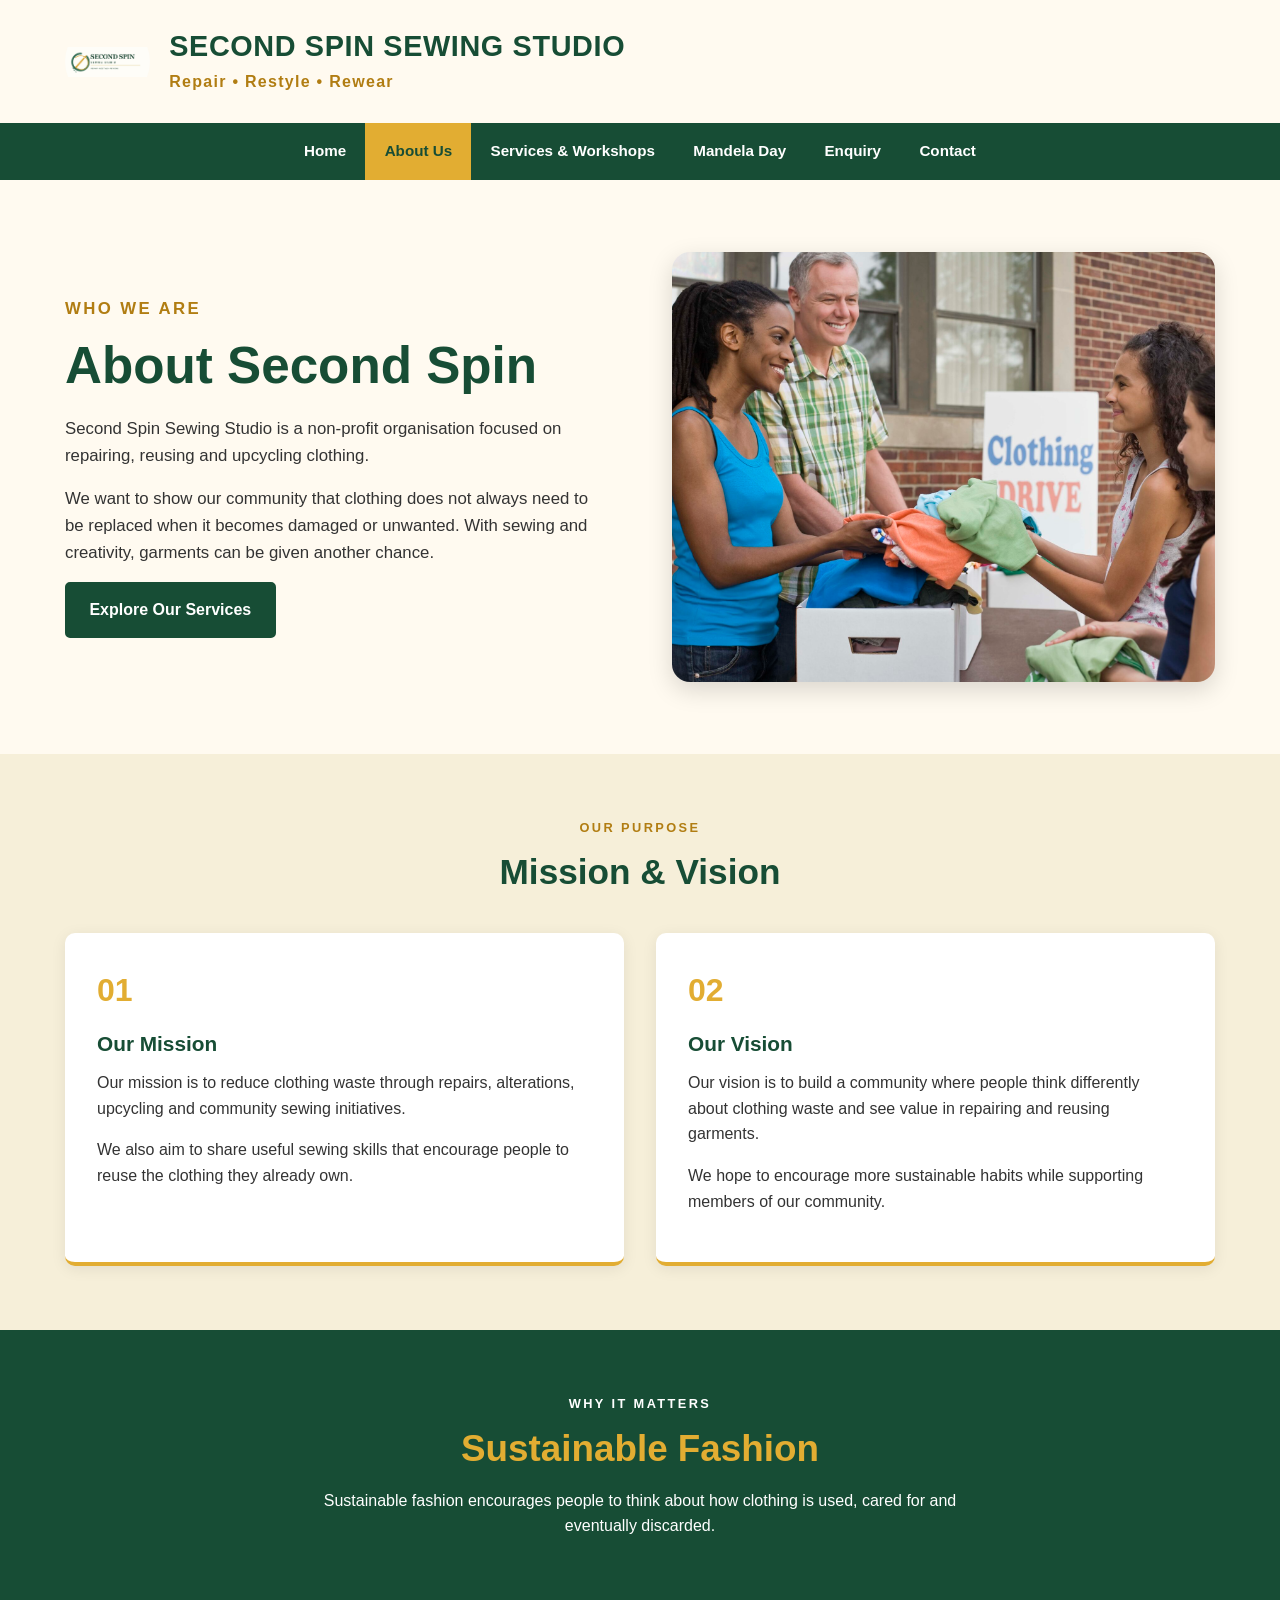
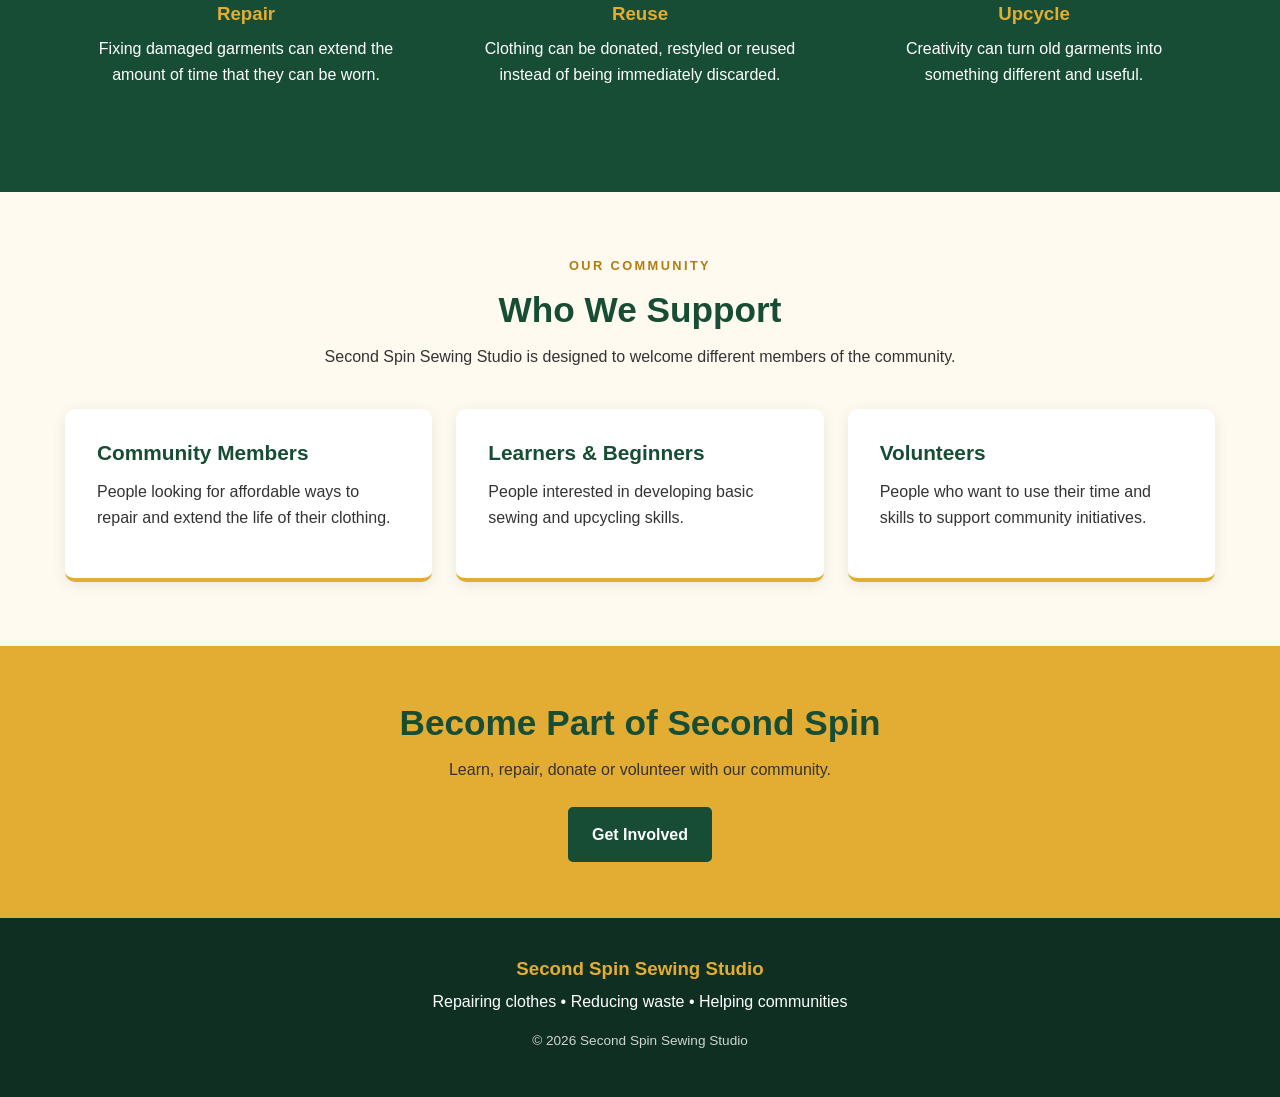
==== about.html @ 517c397e "Part 2 CSS and responsive design" ====
<!DOCTYPE html>
<html lang="en">

<head>
    <meta charset="UTF-8">
    <meta name="viewport" content="width=device-width, initial-scale=1.0">
    <title>About Us | Second Spin Sewing Studio</title>
    <link rel="stylesheet" href="styles.css">
</head>

<body>

    <header class="site-header">
        <div class="container header-content">

            <img src="IMAGES/logo.jpg.jpg"
                 alt="Second Spin Sewing Studio logo"
                 class="logo">

            <div>
                <h1 class="studio-name">SECOND SPIN SEWING STUDIO</h1>
                <p class="tagline">Repair • Restyle • Rewear</p>
            </div>

        </div>
    </header>


    <nav class="main-nav">
        <div class="container">
            <ul>
                <li><a href="index.html">Home</a></li>
                <li><a href="about.html" class="active">About Us</a></li>
                <li><a href="services.html">Services &amp; Workshops</a></li>
                <li><a href="mandela-day.html">Mandela Day</a></li>
                <li><a href="enquiry.html">Enquiry</a></li>
                <li><a href="contact.html">Contact</a></li>
            </ul>
        </div>
    </nav>


    <main>

        <section class="hero">

            <div class="container hero-layout">

                <div class="hero-text">

                    <p class="small-heading">WHO WE ARE</p>

                    <h2>About Second Spin</h2>

                    <p>
                        Second Spin Sewing Studio is a non-profit organisation
                        focused on repairing, reusing and upcycling clothing.
                    </p>

                    <p>
                        We want to show our community that clothing does not
                        always need to be replaced when it becomes damaged or
                        unwanted. With sewing and creativity, garments can be
                        given another chance.
                    </p>

                    <a href="services.html" class="button">
                        Explore Our Services
                    </a>

                </div>


                <div class="hero-image">

                    <picture>
                        <source media="(max-width: 768px)"
                                srcset="IMAGES/Donate-Clothes-3-2048x1365.jpeg">

                        <img src="IMAGES/Donate-Clothes-3-2048x1365.jpeg"
                             srcset="IMAGES/Donate-Clothes-3-2048x1365.jpeg 1200w"
                             sizes="(max-width: 768px) 90vw, 45vw"
                             alt="Clothing being donated for reuse">
                    </picture>

                </div>

            </div>

        </section>


        <section class="section light-section">

            <div class="container">

                <div class="section-title">
                    <p class="small-heading">OUR PURPOSE</p>
                    <h2>Mission &amp; Vision</h2>
                </div>


                <div class="two-column">

                    <article class="card">

                        <div class="card-number">01</div>

                        <h3>Our Mission</h3>

                        <p>
                            Our mission is to reduce clothing waste through
                            repairs, alterations, upcycling and community
                            sewing initiatives.
                        </p>

                        <p>
                            We also aim to share useful sewing skills that
                            encourage people to reuse the clothing they
                            already own.
                        </p>

                    </article>


                    <article class="card">

                        <div class="card-number">02</div>

                        <h3>Our Vision</h3>

                        <p>
                            Our vision is to build a community where people
                            think differently about clothing waste and see
                            value in repairing and reusing garments.
                        </p>

                        <p>
                            We hope to encourage more sustainable habits while
                            supporting members of our community.
                        </p>

                    </article>

                </div>

            </div>

        </section>


        <section class="mandela-section">

            <div class="container">

                <div class="section-title">
                    <p class="small-heading yellow-text">WHY IT MATTERS</p>
                    <h2>Sustainable Fashion</h2>

                    <p>
                        Sustainable fashion encourages people to think about
                        how clothing is used, cared for and eventually
                        discarded.
                    </p>
                </div>


                <div class="three-points">

                    <div class="point">
                        <h3>Repair</h3>
                        <p>
                            Fixing damaged garments can extend the amount of
                            time that they can be worn.
                        </p>
                    </div>

                    <div class="point">
                        <h3>Reuse</h3>
                        <p>
                            Clothing can be donated, restyled or reused
                            instead of being immediately discarded.
                        </p>
                    </div>

                    <div class="point">
                        <h3>Upcycle</h3>
                        <p>
                            Creativity can turn old garments into something
                            different and useful.
                        </p>
                    </div>

                </div>

            </div>

        </section>


        <section class="section">

            <div class="container">

                <div class="section-title">
                    <p class="small-heading">OUR COMMUNITY</p>
                    <h2>Who We Support</h2>

                    <p>
                        Second Spin Sewing Studio is designed to welcome
                        different members of the community.
                    </p>
                </div>


                <div class="card-grid">

                    <article class="card">
                        <h3>Community Members</h3>
                        <p>
                            People looking for affordable ways to repair
                            and extend the life of their clothing.
                        </p>
                    </article>

                    <article class="card">
                        <h3>Learners &amp; Beginners</h3>
                        <p>
                            People interested in developing basic sewing
                            and upcycling skills.
                        </p>
                    </article>

                    <article class="card">
                        <h3>Volunteers</h3>
                        <p>
                            People who want to use their time and skills
                            to support community initiatives.
                        </p>
                    </article>

                </div>

            </div>

        </section>


        <section class="cta-section">

            <div class="container">

                <h2>Become Part of Second Spin</h2>

                <p>
                    Learn, repair, donate or volunteer with our community.
                </p>

                <a href="enquiry.html" class="button">
                    Get Involved
                </a>

            </div>

        </section>

    </main>


    <footer class="site-footer">

        <div class="container">

            <h3>Second Spin Sewing Studio</h3>

            <p>
                Repairing clothes • Reducing waste • Helping communities
            </p>

            <p class="copyright">
                &copy; 2026 Second Spin Sewing Studio
            </p>

        </div>

    </footer>

</body>
</html>
---- styles.css ----
/* ==========================================
   SECOND SPIN SEWING STUDIO
   PART 2 EXTERNAL STYLESHEET
   ========================================== */


/* CSS RESET */

* {
    margin: 0;
    padding: 0;
    box-sizing: border-box;
}


/* BASE STYLES */

html {
    font-size: 16px;
}

body {
    font-family: Arial, Helvetica, sans-serif;
    background-color: #fffaf0;
    color: #333333;
    line-height: 1.6;
}

img {
    display: block;
    max-width: 100%;
    height: auto;
}

a {
    text-decoration: none;
}

p {
    margin-bottom: 1rem;
}

h1,
h2,
h3 {
    line-height: 1.2;
}

.container {
    width: 90%;
    max-width: 1150px;
    margin: 0 auto;
}


/* ================= HEADER ================= */

.site-header {
    background-color: #fffaf0;
    padding: 1.2rem 0;
}

.header-content {
    display: flex;
    align-items: center;
    gap: 1.2rem;
}

.logo {
    width: 85px;
    height: 85px;
    object-fit: contain;
    border-radius: 50%;
}

.studio-name {
    color: #174d35;
    font-size: 1.8rem;
    letter-spacing: 0.04rem;
}

.tagline {
    color: #b17d12;
    font-size: 1rem;
    font-weight: bold;
    letter-spacing: 0.08rem;
    margin: 0.3rem 0 0;
}


/* ================= NAVIGATION ================= */

.main-nav {
    background-color: #174d35;
}

.main-nav ul {
    list-style: none;
    display: flex;
    justify-content: center;
    flex-wrap: wrap;
}

.main-nav a {
    display: block;
    color: white;
    padding: 1rem 1.2rem;
    font-weight: bold;
    font-size: 0.95rem;
}

.main-nav a:hover,
.main-nav a.active {
    background-color: #e2ad32;
    color: #174d35;
}


/* ================= HERO ================= */

.hero {
    padding: 4.5rem 0;
}

.hero-layout {
    display: grid;
    grid-template-columns: 1fr 1fr;
    gap: 4rem;
    align-items: center;
}

.small-heading {
    color: #b17d12;
    font-size: 0.8rem;
    font-weight: bold;
    letter-spacing: 0.15rem;
    margin-bottom: 0.8rem;
}

.hero-text h2 {
    color: #174d35;
    font-size: 3.2rem;
    margin-bottom: 1.2rem;
}

.hero-text p {
    font-size: 1.05rem;
}

.hero-image img {
    width: 100%;
    height: 430px;
    object-fit: cover;
    border-radius: 18px;
    box-shadow: 0 8px 25px rgba(0, 0, 0, 0.15);
}

.hero-buttons {
    display: flex;
    flex-wrap: wrap;
    gap: 1rem;
    margin-top: 1.5rem;
}


/* ================= BUTTONS ================= */

.button {
    display: inline-block;
    background-color: #174d35;
    color: white;
    padding: 0.8rem 1.4rem;
    border: 2px solid #174d35;
    border-radius: 5px;
    font-weight: bold;
}

.button:hover {
    background-color: #e2ad32;
    border-color: #e2ad32;
    color: #174d35;
}

.button-outline {
    background-color: transparent;
    color: #174d35;
}

.button-yellow {
    background-color: #e2ad32;
    border-color: #e2ad32;
    color: #174d35;
}

.button-yellow:hover {
    background-color: white;
    border-color: white;
}


/* ================= GENERAL SECTIONS ================= */

.section {
    padding: 4rem 0;
}

.section-title {
    max-width: 700px;
    margin: 0 auto 2.5rem;
    text-align: center;
}

.section-title h2 {
    color: #174d35;
    font-size: 2.2rem;
    margin-bottom: 0.8rem;
}


/* ================= CARDS ================= */

.card-grid {
    display: grid;
    grid-template-columns: repeat(3, 1fr);
    gap: 1.5rem;
}

.card {
    background-color: white;
    padding: 2rem;
    border-radius: 10px;
    border-bottom: 4px solid #e2ad32;
    box-shadow: 0 3px 15px rgba(0, 0, 0, 0.08);
}

.card-number {
    color: #e2ad32;
    font-size: 2rem;
    font-weight: bold;
    margin-bottom: 1rem;
}

.card h3 {
    color: #174d35;
    font-size: 1.3rem;
    margin-bottom: 0.8rem;
}

.text-link {
    color: #174d35;
    font-weight: bold;
}

.text-link:hover {
    color: #b17d12;
}


/* ================= MANDELA DAY ================= */

.mandela-section {
    background-color: #174d35;
    color: white;
    padding: 4rem 0;
}

.mandela-layout {
    display: grid;
    grid-template-columns: 2fr 1fr;
    gap: 3rem;
    align-items: center;
}

.mandela-section h2 {
    color: white;
    font-size: 2.3rem;
    margin-bottom: 1rem;
}

.yellow-text {
    color: #e2ad32;
}

.number-box {
    text-align: center;
    padding: 2rem;
    border: 3px solid #e2ad32;
    border-radius: 12px;
}

.number-box span {
    display: block;
    color: #e2ad32;
    font-size: 5rem;
    font-weight: bold;
    line-height: 1;
}

.number-box p {
    margin: 0.8rem 0 0;
}


/* ================= SUSTAINABILITY ================= */

.light-section {
    background-color: #f6efd9;
}

.three-points {
    display: grid;
    grid-template-columns: repeat(3, 1fr);
    gap: 2rem;
    text-align: center;
}

.point {
    padding: 1.5rem;
}

.point h3 {
    color: #174d35;
    margin-bottom: 0.7rem;
}


/* ================= CALL TO ACTION ================= */

.cta-section {
    background-color: #e2ad32;
    text-align: center;
    padding: 3.5rem 0;
}

.cta-section h2 {
    color: #174d35;
    font-size: 2.2rem;
    margin-bottom: 0.8rem;
}

.cta-section p {
    margin-bottom: 1.5rem;
}


/* ================= OTHER PAGES ================= */

.two-column {
    display: grid;
    grid-template-columns: repeat(2, 1fr);
    gap: 2rem;
}

.about-intro {
    background-color: white;
}

.about-image {
    width: 100%;
    max-height: 420px;
    object-fit: cover;
    border-radius: 12px;
}

.audience-list {
    padding-left: 1.5rem;
}

.audience-list li {
    margin-bottom: 0.5rem;
}

.service-image {
    width: 100%;
    margin-bottom: 1rem;
}

.mandela-banner {
    background-color: #174d35;
    color: white;
}

.mandela-banner h1,
.mandela-banner h2 {
    color: #e2ad32;
}

.mandela-content img {
    border-radius: 10px;
}


/* ================= FORMS ================= */

.form-container {
    max-width: 850px;
    margin: 0 auto;
    background-color: white;
    padding: 2rem;
    border-radius: 12px;
    box-shadow: 0 3px 15px rgba(0, 0, 0, 0.08);
}

.form-group {
    margin-bottom: 1.3rem;
}

.form-group label,
.form-title {
    display: block;
    color: #174d35;
    font-weight: bold;
    margin-bottom: 0.4rem;
}

input[type="text"],
input[type="email"],
input[type="tel"],
select,
textarea {
    width: 100%;
    padding: 0.8rem;
    border: 1px solid #999999;
    border-radius: 5px;
    font: inherit;
}

textarea {
    resize: vertical;
}

input:focus,
select:focus,
textarea:focus {
    outline: 2px solid #e2ad32;
    border-color: #174d35;
}

.choice-group {
    display: flex;
    flex-wrap: wrap;
    gap: 1rem;
}

.form-buttons {
    display: flex;
    gap: 1rem;
    margin-top: 1.5rem;
}

button {
    font: inherit;
    cursor: pointer;
}


/* ================= CONTACT ================= */

.contact-box {
    background-color: white;
    padding: 2rem;
    border-radius: 10px;
    box-shadow: 0 3px 15px rgba(0, 0, 0, 0.08);
}

.contact-box-yellow {
    background-color: #e2ad32;
}

.map-container {
    width: 100%;
    overflow: hidden;
    border-radius: 10px;
    margin-top: 1.5rem;
}

.map-container iframe {
    width: 100%;
    height: 400px;
    border: 0;
}


/* ================= FOOTER ================= */

.site-footer {
    background-color: #102f23;
    color: white;
    text-align: center;
    padding: 2.5rem 0;
}

.site-footer h3 {
    color: #e2ad32;
    margin-bottom: 0.5rem;
}

.site-footer p {
    margin: 0.3rem 0;
}

.copyright {
    font-size: 0.85rem;
    margin-top: 1rem !important;
    opacity: 0.8;
}


/* ==========================================
   TABLET RESPONSIVE DESIGN
   BREAKPOINT: 768px
   ========================================== */

@media screen and (max-width: 768px) {

    html {
        font-size: 15px;
    }

    .header-content {
        justify-content: center;
        text-align: center;
    }

    .hero-layout {
        grid-template-columns: 1fr;
        gap: 2rem;
    }

    .hero-text {
        text-align: center;
    }

    .hero-text h2 {
        font-size: 2.6rem;
    }

    .hero-buttons {
        justify-content: center;
    }

    .hero-image img {
        height: 350px;
    }

    .card-grid {
        grid-template-columns: repeat(2, 1fr);
    }

    .mandela-layout {
        grid-template-columns: 1fr;
        text-align: center;
    }

    .number-box {
        max-width: 350px;
        margin: 0 auto;
        width: 100%;
    }

    .three-points {
        grid-template-columns: 1fr;
    }

    .two-column {
        grid-template-columns: 1fr;
    }
}


/* ==========================================
   MOBILE RESPONSIVE DESIGN
   BREAKPOINT: 480px
   ========================================== */

@media screen and (max-width: 480px) {

    html {
        font-size: 14px;
    }

    .container {
        width: 92%;
    }

    .header-content {
        flex-direction: column;
    }

    .logo {
        width: 70px;
        height: 70px;
    }

    .studio-name {
        font-size: 1.5rem;
        text-align: center;
    }

    .main-nav .container {
        width: 100%;
    }

    .main-nav ul {
        flex-direction: column;
    }

    .main-nav li {
        width: 100%;
        text-align: center;
    }

    .main-nav a {
        width: 100%;
        padding: 0.75rem;
        border-bottom: 1px solid rgba(255, 255, 255, 0.15);
    }

    .hero {
        padding: 2.5rem 0;
    }

    .hero-text h2 {
        font-size: 2.2rem;
    }

    .hero-image img {
        height: 250px;
    }

    .hero-buttons {
        flex-direction: column;
    }

    .hero-buttons .button {
        width: 100%;
        text-align: center;
    }

    .section {
        padding: 2.8rem 0;
    }

    .section-title h2 {
        font-size: 1.8rem;
    }

    .card-grid {
        grid-template-columns: 1fr;
    }

    .mandela-section {
        padding: 3rem 0;
    }

    .mandela-section h2 {
        font-size: 1.9rem;
    }

    .number-box span {
        font-size: 4rem;
    }

    .cta-section h2 {
        font-size: 1.8rem;
    }

    .form-container {
        padding: 1.3rem;
    }

    .form-buttons {
        flex-direction: column;
    }

    .form-buttons .button {
        width: 100%;
    }

    .choice-group {
        flex-direction: column;
    }

    .map-container iframe {
        height: 280px;
    }
}
/* Dark section text */

.mandela-section .section-title h2,
.mandela-section .point h3 {
    color: #e2ad32;
}

.mandela-section .section-title p,
.mandela-section .point p {
    color: white;
}
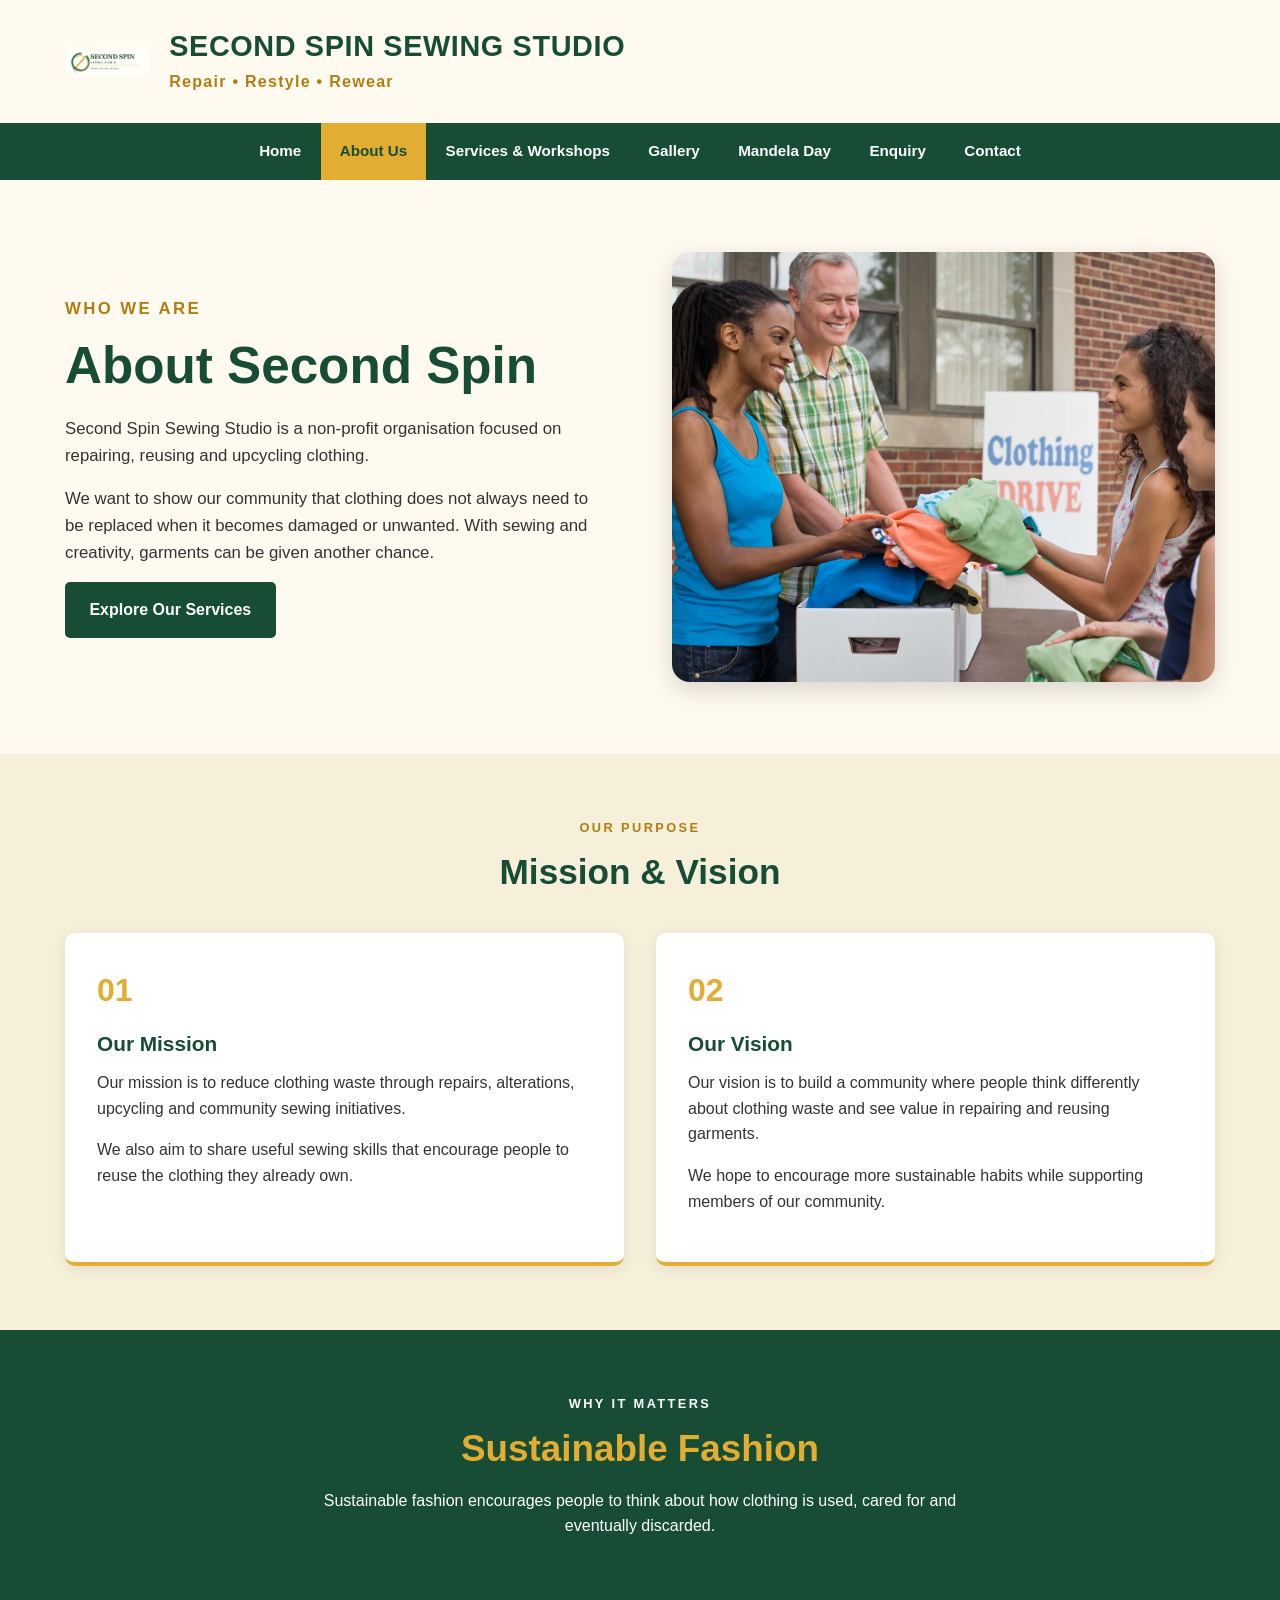
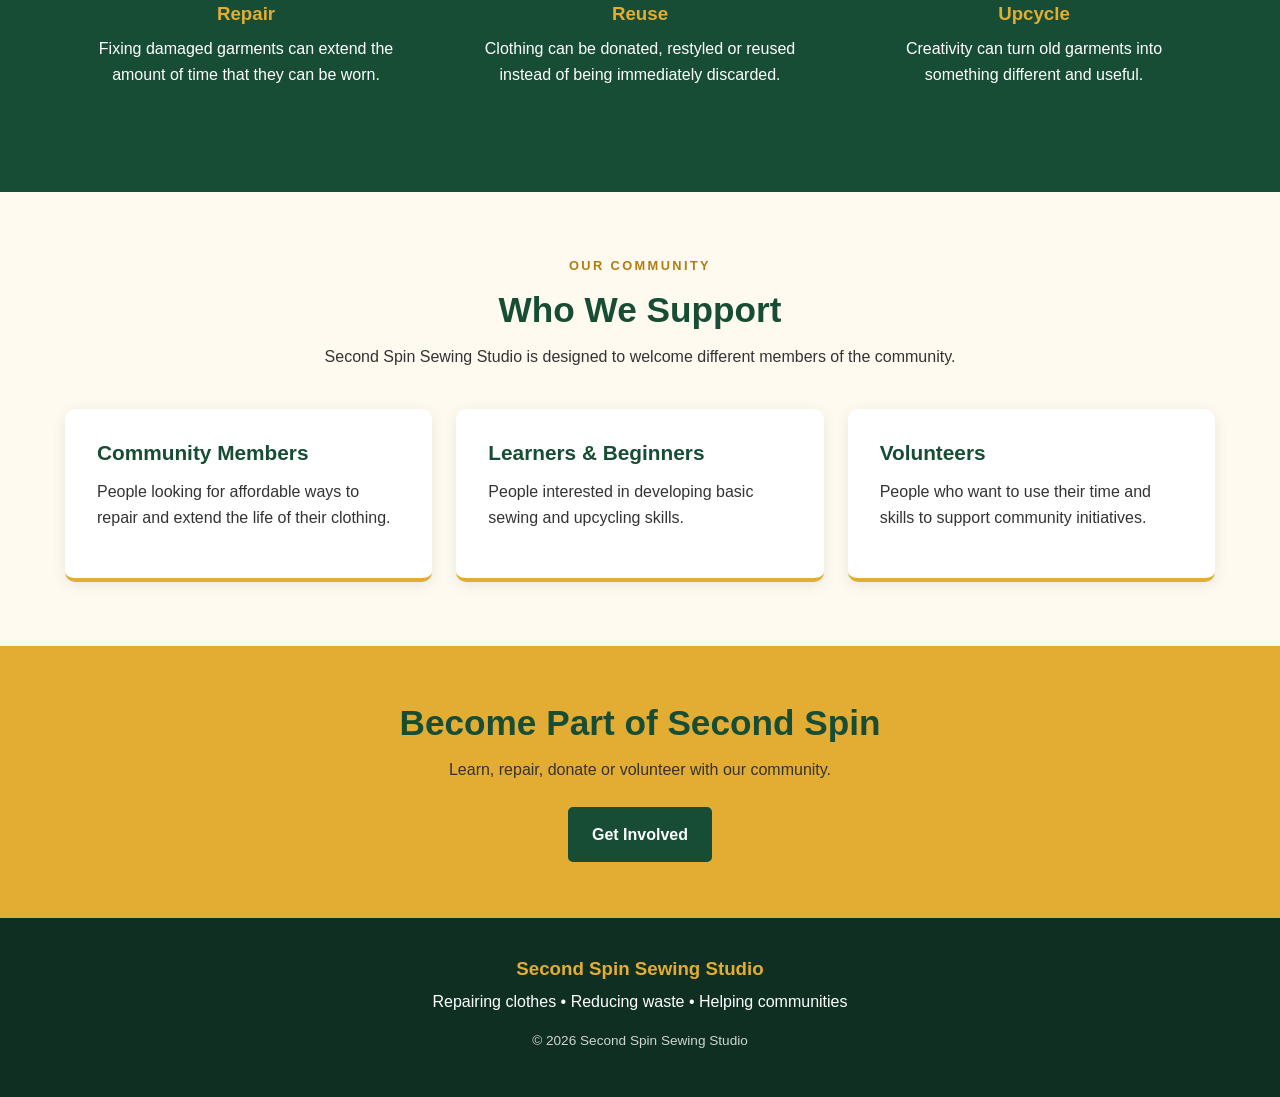
==== commit 8318abd7: "Complete Part 3 improvements and add interactive gallery" ====
--- a/about.html
+++ b/about.html
@@ -1,12 +1,16 @@
 <!DOCTYPE html>
 <html lang="en">
+
 
 <head>
     <meta charset="UTF-8">
     <meta name="viewport" content="width=device-width, initial-scale=1.0">
     <title>About Us | Second Spin Sewing Studio</title>
+    <meta name="description" content="Learn about Second Spin Sewing Studio, our mission, and our commitment to sustainable fashion.">
+
     <link rel="stylesheet" href="styles.css">
 </head>
+
 
 <body>
 
@@ -32,6 +36,7 @@
                 <li><a href="index.html">Home</a></li>
                 <li><a href="about.html" class="active">About Us</a></li>
                 <li><a href="services.html">Services &amp; Workshops</a></li>
+                <li><a href="gallery.html">Gallery</a></li>
                 <li><a href="mandela-day.html">Mandela Day</a></li>
                 <li><a href="enquiry.html">Enquiry</a></li>
                 <li><a href="contact.html">Contact</a></li>
@@ -285,5 +290,7 @@
 
     </footer>
 
+<script src="JS/script.js"></script>
+
 </body>
 </html>
--- a/styles.css
+++ b/styles.css
@@ -697,3 +697,47 @@
     color: white;
 }
 
+/* Part 3: Services Search Bar */
+
+.service-search {
+    max-width: 600px;
+    margin: 30px auto;
+    text-align: left;
+}
+
+.service-search label {
+    display: block;
+    margin-bottom: 10px;
+    font-weight: bold;
+}
+
+.service-search input {
+    display: block;
+    width: 100%;
+    padding: 12px 14px;
+    border: 1px solid #cccccc;
+    border-radius: 5px;
+    font: inherit;
+    box-sizing: border-box;
+}
+
+.service-search input:focus {
+    outline: 2px solid #555555;
+    outline-offset: 2px;
+}
+
+#searchMessage {
+    margin-top: 10px;
+    font-size: 14px;
+}
+
+#serviceCards .card[hidden],
+#noServicesMessage[hidden] {
+    display: none;
+}
+
+#noServicesMessage {
+    text-align: center;
+    margin-top: 20px;
+}
+
